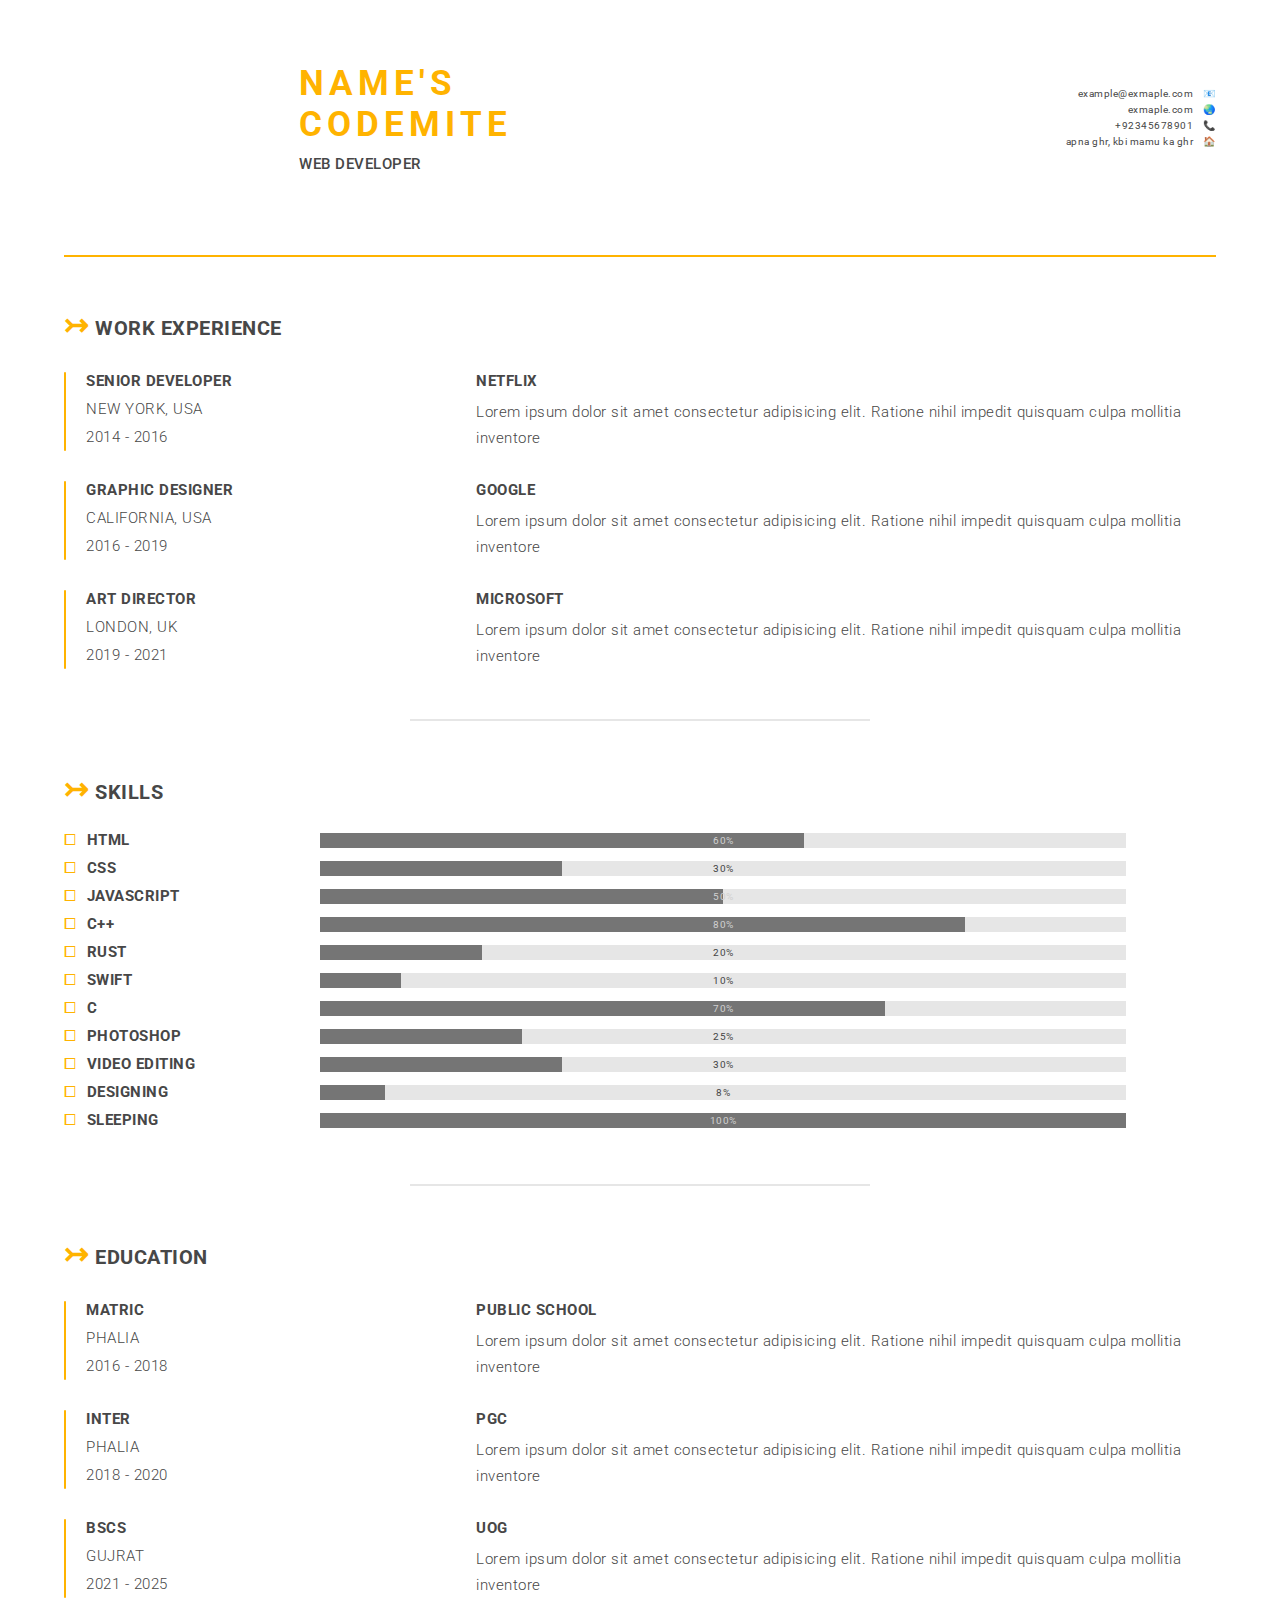
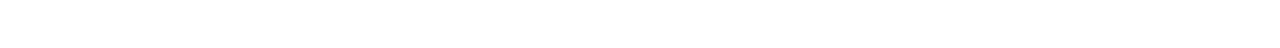
==== templates/t-0/main.html @ 1d60508f "here we go" ====
<!doctype html>
<html lang="en">
    <head>
        <meta charset="UTF-8" />
        <meta name="viewport" content="width=device-width, initial-scale=1.0" />
        <title>cwee - Resume Builder</title>
        <link rel="preconnect" href="https://fonts.googleapis.com" />
        <link rel="preconnect" href="https://fonts.gstatic.com" crossorigin />
        <link
            href="https://fonts.googleapis.com/css2?family=Roboto:ital,wght@0,100;0,300;0,400;0,500;0,700;0,900;1,100;1,300;1,400;1,500;1,700;1,900&display=swap"
            rel="stylesheet"
        />
        <link rel="stylesheet" href="style.css" />
        <link rel="stylesheet" href="../globals.css" />
    </head>
    <body>
        <main class="wrapper">
            <header>
                <img
                    src="https://i.pravatar.cc/600?img=6"
                    alt=""
                    class="avatar"
                />
                <div class="name-title">
                    <h1 class="name text-uppercase">name's codemite</h1>
                    <h3 class="title text-uppercase">Web Developer</h3>
                </div>
                <div class="other-details">
                    <div class="details-line">
                        <p class="detail">example@exmaple.com</p>
                        <p class="icon">📧</p>
                    </div>
                    <div class="details-line">
                        <p class="detail">exmaple.com</p>
                        <p class="icon">🌏</p>
                    </div>
                    <div class="details-line">
                        <p class="detail">+92345678901</p>
                        <p class="icon">📞</p>
                    </div>
                    <div class="details-line">
                        <p class="detail">apna ghr, kbi mamu ka ghr</p>
                        <p class="icon">🏠</p>
                    </div>
                </div>
            </header>

            <hr />

            <section class="work">
                <h1 class="section-title text-uppercase">
                    <span class="h-icon">↣</span> WORK EXPERIENCE
                </h1>
                <ul class="jobs">
                    <li class="grid job">
                        <div style="grid-area: line" class="line"></div>
                        <div
                            style="grid-area: job1"
                            class="job-details flex flex-column gap-1"
                        >
                            <h2 class="job-title text-uppercase">
                                Senior developer
                            </h2>
                            <p class="job-location text-uppercase font-w300">
                                New york, usa
                            </p>
                            <p class="job-period font-w300">2014 - 2016</p>
                        </div>
                        <div
                            style="grid-area: job2"
                            class="flex flex-column gap-1"
                        >
                            <h2 class="job-title text-uppercase">Netflix</h2>
                            <p class="job-description font-w300 line-h17">
                                Lorem ipsum dolor sit amet consectetur
                                adipisicing elit. Ratione nihil impedit quisquam
                                culpa mollitia inventore
                            </p>
                        </div>
                    </li>

                    <li class="grid job">
                        <div style="grid-area: line" class="line"></div>
                        <div
                            style="grid-area: job1"
                            class="job-details flex flex-column gap-1"
                        >
                            <h2 class="job-title text-uppercase">
                                Graphic designer
                            </h2>
                            <p class="job-location text-uppercase font-w300">
                                California, usa
                            </p>
                            <p class="job-period font-w300">2016 - 2019</p>
                        </div>
                        <div
                            style="grid-area: job2"
                            class="flex flex-column gap-1"
                        >
                            <h2 class="job-title text-uppercase">Google</h2>
                            <p class="job-description font-w300 line-h17">
                                Lorem ipsum dolor sit amet consectetur
                                adipisicing elit. Ratione nihil impedit quisquam
                                culpa mollitia inventore
                            </p>
                        </div>
                    </li>

                    <li class="grid job">
                        <div style="grid-area: line" class="line"></div>
                        <div
                            style="grid-area: job1"
                            class="job-details flex flex-column gap-1"
                        >
                            <h2 class="job-title text-uppercase">
                                art director
                            </h2>
                            <p class="job-location text-uppercase font-w300">
                                london, uk
                            </p>
                            <p class="job-period font-w300">2019 - 2021</p>
                        </div>
                        <div
                            style="grid-area: job2"
                            class="flex flex-column gap-1"
                        >
                            <h2 class="job-title text-uppercase">Microsoft</h2>
                            <p class="job-description font-w300 line-h17">
                                Lorem ipsum dolor sit amet consectetur
                                adipisicing elit. Ratione nihil impedit quisquam
                                culpa mollitia inventore
                            </p>
                        </div>
                    </li>
                </ul>
            </section>

            <hr class="section-dividor" />

            <section class="secrion-skills">
                <h1 class="section-title text-uppercase">
                    <span class="h-icon">↣</span> skills
                </h1>
                <ul class="flex flex-column text-uppercase">
                    <li class="grid skills-list align-center">
                        <span class="h-icon">⧠</span>
                        <h2 class="skill-name">HTML</h2>
                        <progress
                            class="progress"
                            value="60"
                            max="100"
                        ></progress>
                    </li>

                    <li class="grid skills-list align-center">
                        <span class="h-icon">⧠</span>
                        <h2 class="skill-name">css</h2>
                        <progress
                            class="progress"
                            value="30"
                            max="100"
                        ></progress>
                    </li>

                    <li class="grid skills-list align-center">
                        <span class="h-icon">⧠</span>
                        <h2 class="skill-name">javascript</h2>
                        <progress
                            class="progress"
                            value="50"
                            max="100"
                        ></progress>
                    </li>

                    <li class="grid skills-list align-center">
                        <span class="h-icon">⧠</span>
                        <h2 class="skill-name">c++</h2>
                        <progress
                            class="progress"
                            value="80"
                            max="100"
                        ></progress>
                    </li>

                    <li class="grid skills-list align-center">
                        <span class="h-icon">⧠</span>
                        <h2 class="skill-name">rust</h2>
                        <progress
                            class="progress"
                            value="20"
                            max="100"
                        ></progress>
                    </li>

                    <li class="grid skills-list align-center">
                        <span class="h-icon">⧠</span>
                        <h2 class="skill-name">swift</h2>
                        <progress
                            class="progress"
                            value="10"
                            max="100"
                        ></progress>
                    </li>

                    <li class="grid skills-list align-center">
                        <span class="h-icon">⧠</span>
                        <h2 class="skill-name">c</h2>
                        <progress
                            class="progress"
                            value="70"
                            max="100"
                        ></progress>
                    </li>

                    <li class="grid skills-list align-center">
                        <span class="h-icon">⧠</span>
                        <h2 class="skill-name">photoshop</h2>
                        <progress
                            class="progress"
                            value="25"
                            max="100"
                        ></progress>
                    </li>

                    <li class="grid skills-list align-center">
                        <span class="h-icon">⧠</span>
                        <h2 class="skill-name">video editing</h2>
                        <progress
                            class="progress"
                            value="30"
                            max="100"
                        ></progress>
                    </li>

                    <li class="grid skills-list align-center">
                        <span class="h-icon">⧠</span>
                        <h2 class="skill-name">designing</h2>
                        <progress
                            class="progress"
                            value="8"
                            max="100"
                        ></progress>
                    </li>

                    <li class="grid skills-list align-center">
                        <span class="h-icon">⧠</span>
                        <h2 class="skill-name">sleeping</h2>
                        <progress
                            class="progress"
                            value="100"
                            max="100"
                        ></progress>
                    </li>
                </ul>
            </section>

            <hr class="section-dividor" />

            <section class="education">
                <h1 class="section-title text-uppercase">
                    <span class="h-icon">↣</span> education
                </h1>
                <ul class="jobs">
                    <li class="grid job">
                        <div style="grid-area: line" class="line"></div>
                        <div
                            style="grid-area: job1"
                            class="job-details flex flex-column gap-1"
                        >
                            <h2 class="job-title text-uppercase">matric</h2>
                            <p class="job-location text-uppercase font-w300">
                                phalia
                            </p>
                            <p class="job-period font-w300">2016 - 2018</p>
                        </div>
                        <div
                            style="grid-area: job2"
                            class="flex flex-column gap-1"
                        >
                            <h2 class="job-title text-uppercase">
                                public school
                            </h2>
                            <p class="job-description font-w300 line-h17">
                                Lorem ipsum dolor sit amet consectetur
                                adipisicing elit. Ratione nihil impedit quisquam
                                culpa mollitia inventore
                            </p>
                        </div>
                    </li>

                    <li class="grid job">
                        <div style="grid-area: line" class="line"></div>
                        <div
                            style="grid-area: job1"
                            class="job-details flex flex-column gap-1"
                        >
                            <h2 class="job-title text-uppercase">inter</h2>
                            <p class="job-location text-uppercase font-w300">
                                phalia
                            </p>
                            <p class="job-period font-w300">2018 - 2020</p>
                        </div>
                        <div
                            style="grid-area: job2"
                            class="flex flex-column gap-1"
                        >
                            <h2 class="job-title text-uppercase">pgc</h2>
                            <p class="job-description font-w300 line-h17">
                                Lorem ipsum dolor sit amet consectetur
                                adipisicing elit. Ratione nihil impedit quisquam
                                culpa mollitia inventore
                            </p>
                        </div>
                    </li>

                    <li class="grid job">
                        <div style="grid-area: line" class="line"></div>
                        <div
                            style="grid-area: job1"
                            class="job-details flex flex-column gap-1"
                        >
                            <h2 class="job-title text-uppercase">bscs</h2>
                            <p class="job-location text-uppercase font-w300">
                                gujrat
                            </p>
                            <p class="job-period font-w300">2021 - 2025</p>
                        </div>
                        <div
                            style="grid-area: job2"
                            class="flex flex-column gap-1"
                        >
                            <h2 class="job-title text-uppercase">uog</h2>
                            <p class="job-description font-w300 line-h17">
                                Lorem ipsum dolor sit amet consectetur
                                adipisicing elit. Ratione nihil impedit quisquam
                                culpa mollitia inventore
                            </p>
                        </div>
                    </li>
                </ul>
            </section>
        </main>

        <script>
            const progress = document.querySelectorAll(".progress");
            progress.forEach((bar) => {
                if (bar.getAttribute("value") < 50) {
                    bar.style.setProperty("--_clr-progrees", "var(--clr-dim)");
                }
            });

            // print(document);
        </script>
    </body>
</html>
---- templates/t-0/style.css ----
:root {
    --clr-main: #ffb300;
    --clr-dim: #474747;
    --clr-dimmer: #757575;
    --clr-dim-divider: #47474723;
}

/* @media screen {
    body {
        display: none;
    }

    html::after {
        content: 'Printing your resume...';
        position: absolute;
        top: 50%;
        left: 50%;
        translate: -50% -50%;
        font-size: 2rem;
    }
} */

html {
    font-family: "Roboto", sans-serif;
    color: var(--clr-dim);
    letter-spacing: .05rem;
    font-size: 10px;
}

.wrapper {
    width: 90%;
    margin: 1rem auto;
}

header {
    display: flex;
    justify-content: space-between;
    align-items: center;
    gap: 2rem;
}

hr {
    margin-block: 3rem;
    border: .5px solid var(--clr-main);
}

li {
    list-style: none;
}

section {
    margin-block: 5rem;
}

progress {
    appearance: none;
    -webkit-appearance: none;
    -moz-appearance: none;
    width: 90%;
    height: 15px;
    position: relative;
    --_clr-progrees: rgb(208, 208, 208);
}

progress::-webkit-progress-bar {
    background-color: var(--clr-dim-divider);
}

progress::-webkit-progress-value {
    background-color: var(--clr-dimmer);
}

progress::after {
    content: attr(value)'%';
    position: absolute;
    left: 50%;
    top: 50%;
    translate: -50% -50%;
    color: var(--_clr-progrees);
}

.avatar {
    border-radius: 50%;
    object-fit: cover;
    object-position: center;
    width: 20%;
    aspect-ratio: 1;
}

.name {
    color: var(--clr-main);
    font-size: 3.5rem;
    letter-spacing: 0.5rem;
}

.title {
    font-size: 1.5rem;
    margin-block-start: 1rem;
    font-weight: 500;
}

.other-details {
    font-size: 1rem;
    width: 50%;
}

.details-line {
    display: flex;
    justify-content: flex-end;
    gap: 1rem;
    margin-block: .5rem;
}

.section-title {
    font-size: 2rem;
    margin-block: 2rem;
}

.h-icon {
    font-size: 1.5em;
    color: var(--clr-main);
}

.jobs {
    font-size: 1.5rem;
    color: var(--clr-dim);
    margin-block: 1rem;
}

.job {
    grid-template-areas: "line job1 job2";
    grid-template-columns: auto 1fr 2fr;
    gap: 2rem;

    margin-block: 3rem;
}

.line {
    width: 2px;
    border-radius: 0.5rem;
    background-color: var(--clr-main);
}

.job-title {
    font-size: 1em;
}

.job-details {
    margin-right: 3rem;
}

.section-dividor {
    width: 40%;
    border: 0.1px solid var(--clr-dim-divider);
    margin: 0 auto;
}

.skills-list {
    grid-template-columns: auto 1fr 4fr;
    gap: 1rem;
    margin-block: 0.5rem;
}
---- templates/globals.css ----
* {
    padding: 0;
    margin: 0;
    box-sizing: border-box;
}

.grid {
    display: grid;
}

.flex {
    display: flex;
}

.align-center {
    align-items: center;
}

.flex-column {
    flex-direction: column;
}

.text-uppercase {
    text-transform: uppercase;
}

.gap-1 {
    gap: 1rem;
}

.relative {
    position: relative;
}

.font-w300 {
    font-weight: 300;
}

.line-h17 {
    line-height: 1.7;
}
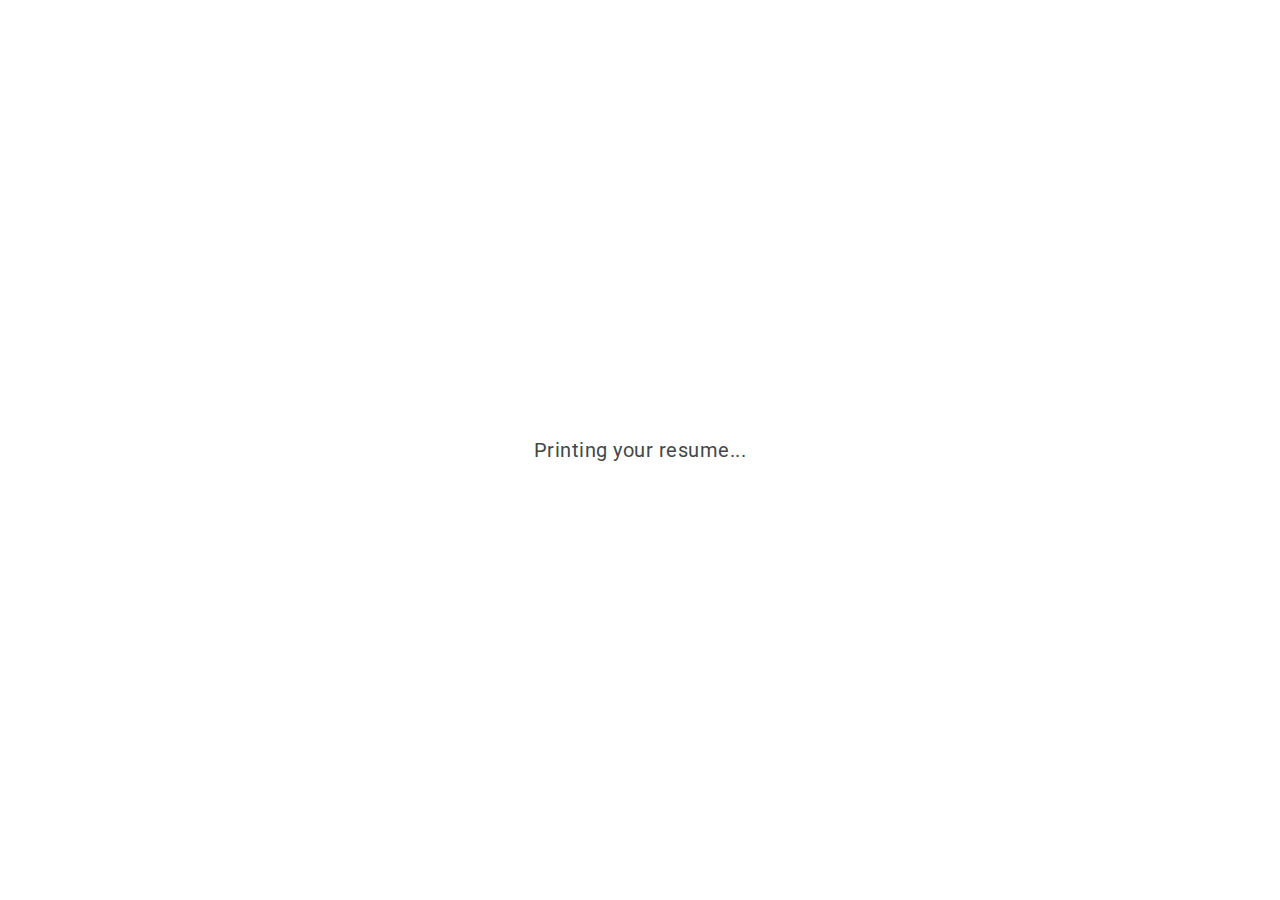
==== commit fd9d16f3: "we're working now (a little bit)" ====
--- a/templates/t-0/main.html
+++ b/templates/t-0/main.html
@@ -12,344 +12,8 @@
         />
         <link rel="stylesheet" href="style.css" />
         <link rel="stylesheet" href="../globals.css" />
+        <script src="../../scripts/factories.js" defer></script>
+        <script src="main.js" defer></script>
     </head>
-    <body>
-        <main class="wrapper">
-            <header>
-                <img
-                    src="https://i.pravatar.cc/600?img=6"
-                    alt=""
-                    class="avatar"
-                />
-                <div class="name-title">
-                    <h1 class="name text-uppercase">name's codemite</h1>
-                    <h3 class="title text-uppercase">Web Developer</h3>
-                </div>
-                <div class="other-details">
-                    <div class="details-line">
-                        <p class="detail">example@exmaple.com</p>
-                        <p class="icon">📧</p>
-                    </div>
-                    <div class="details-line">
-                        <p class="detail">exmaple.com</p>
-                        <p class="icon">🌏</p>
-                    </div>
-                    <div class="details-line">
-                        <p class="detail">+92345678901</p>
-                        <p class="icon">📞</p>
-                    </div>
-                    <div class="details-line">
-                        <p class="detail">apna ghr, kbi mamu ka ghr</p>
-                        <p class="icon">🏠</p>
-                    </div>
-                </div>
-            </header>
-
-            <hr />
-
-            <section class="work">
-                <h1 class="section-title text-uppercase">
-                    <span class="h-icon">↣</span> WORK EXPERIENCE
-                </h1>
-                <ul class="jobs">
-                    <li class="grid job">
-                        <div style="grid-area: line" class="line"></div>
-                        <div
-                            style="grid-area: job1"
-                            class="job-details flex flex-column gap-1"
-                        >
-                            <h2 class="job-title text-uppercase">
-                                Senior developer
-                            </h2>
-                            <p class="job-location text-uppercase font-w300">
-                                New york, usa
-                            </p>
-                            <p class="job-period font-w300">2014 - 2016</p>
-                        </div>
-                        <div
-                            style="grid-area: job2"
-                            class="flex flex-column gap-1"
-                        >
-                            <h2 class="job-title text-uppercase">Netflix</h2>
-                            <p class="job-description font-w300 line-h17">
-                                Lorem ipsum dolor sit amet consectetur
-                                adipisicing elit. Ratione nihil impedit quisquam
-                                culpa mollitia inventore
-                            </p>
-                        </div>
-                    </li>
-
-                    <li class="grid job">
-                        <div style="grid-area: line" class="line"></div>
-                        <div
-                            style="grid-area: job1"
-                            class="job-details flex flex-column gap-1"
-                        >
-                            <h2 class="job-title text-uppercase">
-                                Graphic designer
-                            </h2>
-                            <p class="job-location text-uppercase font-w300">
-                                California, usa
-                            </p>
-                            <p class="job-period font-w300">2016 - 2019</p>
-                        </div>
-                        <div
-                            style="grid-area: job2"
-                            class="flex flex-column gap-1"
-                        >
-                            <h2 class="job-title text-uppercase">Google</h2>
-                            <p class="job-description font-w300 line-h17">
-                                Lorem ipsum dolor sit amet consectetur
-                                adipisicing elit. Ratione nihil impedit quisquam
-                                culpa mollitia inventore
-                            </p>
-                        </div>
-                    </li>
-
-                    <li class="grid job">
-                        <div style="grid-area: line" class="line"></div>
-                        <div
-                            style="grid-area: job1"
-                            class="job-details flex flex-column gap-1"
-                        >
-                            <h2 class="job-title text-uppercase">
-                                art director
-                            </h2>
-                            <p class="job-location text-uppercase font-w300">
-                                london, uk
-                            </p>
-                            <p class="job-period font-w300">2019 - 2021</p>
-                        </div>
-                        <div
-                            style="grid-area: job2"
-                            class="flex flex-column gap-1"
-                        >
-                            <h2 class="job-title text-uppercase">Microsoft</h2>
-                            <p class="job-description font-w300 line-h17">
-                                Lorem ipsum dolor sit amet consectetur
-                                adipisicing elit. Ratione nihil impedit quisquam
-                                culpa mollitia inventore
-                            </p>
-                        </div>
-                    </li>
-                </ul>
-            </section>
-
-            <hr class="section-dividor" />
-
-            <section class="secrion-skills">
-                <h1 class="section-title text-uppercase">
-                    <span class="h-icon">↣</span> skills
-                </h1>
-                <ul class="flex flex-column text-uppercase">
-                    <li class="grid skills-list align-center">
-                        <span class="h-icon">⧠</span>
-                        <h2 class="skill-name">HTML</h2>
-                        <progress
-                            class="progress"
-                            value="60"
-                            max="100"
-                        ></progress>
-                    </li>
-
-                    <li class="grid skills-list align-center">
-                        <span class="h-icon">⧠</span>
-                        <h2 class="skill-name">css</h2>
-                        <progress
-                            class="progress"
-                            value="30"
-                            max="100"
-                        ></progress>
-                    </li>
-
-                    <li class="grid skills-list align-center">
-                        <span class="h-icon">⧠</span>
-                        <h2 class="skill-name">javascript</h2>
-                        <progress
-                            class="progress"
-                            value="50"
-                            max="100"
-                        ></progress>
-                    </li>
-
-                    <li class="grid skills-list align-center">
-                        <span class="h-icon">⧠</span>
-                        <h2 class="skill-name">c++</h2>
-                        <progress
-                            class="progress"
-                            value="80"
-                            max="100"
-                        ></progress>
-                    </li>
-
-                    <li class="grid skills-list align-center">
-                        <span class="h-icon">⧠</span>
-                        <h2 class="skill-name">rust</h2>
-                        <progress
-                            class="progress"
-                            value="20"
-                            max="100"
-                        ></progress>
-                    </li>
-
-                    <li class="grid skills-list align-center">
-                        <span class="h-icon">⧠</span>
-                        <h2 class="skill-name">swift</h2>
-                        <progress
-                            class="progress"
-                            value="10"
-                            max="100"
-                        ></progress>
-                    </li>
-
-                    <li class="grid skills-list align-center">
-                        <span class="h-icon">⧠</span>
-                        <h2 class="skill-name">c</h2>
-                        <progress
-                            class="progress"
-                            value="70"
-                            max="100"
-                        ></progress>
-                    </li>
-
-                    <li class="grid skills-list align-center">
-                        <span class="h-icon">⧠</span>
-                        <h2 class="skill-name">photoshop</h2>
-                        <progress
-                            class="progress"
-                            value="25"
-                            max="100"
-                        ></progress>
-                    </li>
-
-                    <li class="grid skills-list align-center">
-                        <span class="h-icon">⧠</span>
-                        <h2 class="skill-name">video editing</h2>
-                        <progress
-                            class="progress"
-                            value="30"
-                            max="100"
-                        ></progress>
-                    </li>
-
-                    <li class="grid skills-list align-center">
-                        <span class="h-icon">⧠</span>
-                        <h2 class="skill-name">designing</h2>
-                        <progress
-                            class="progress"
-                            value="8"
-                            max="100"
-                        ></progress>
-                    </li>
-
-                    <li class="grid skills-list align-center">
-                        <span class="h-icon">⧠</span>
-                        <h2 class="skill-name">sleeping</h2>
-                        <progress
-                            class="progress"
-                            value="100"
-                            max="100"
-                        ></progress>
-                    </li>
-                </ul>
-            </section>
-
-            <hr class="section-dividor" />
-
-            <section class="education">
-                <h1 class="section-title text-uppercase">
-                    <span class="h-icon">↣</span> education
-                </h1>
-                <ul class="jobs">
-                    <li class="grid job">
-                        <div style="grid-area: line" class="line"></div>
-                        <div
-                            style="grid-area: job1"
-                            class="job-details flex flex-column gap-1"
-                        >
-                            <h2 class="job-title text-uppercase">matric</h2>
-                            <p class="job-location text-uppercase font-w300">
-                                phalia
-                            </p>
-                            <p class="job-period font-w300">2016 - 2018</p>
-                        </div>
-                        <div
-                            style="grid-area: job2"
-                            class="flex flex-column gap-1"
-                        >
-                            <h2 class="job-title text-uppercase">
-                                public school
-                            </h2>
-                            <p class="job-description font-w300 line-h17">
-                                Lorem ipsum dolor sit amet consectetur
-                                adipisicing elit. Ratione nihil impedit quisquam
-                                culpa mollitia inventore
-                            </p>
-                        </div>
-                    </li>
-
-                    <li class="grid job">
-                        <div style="grid-area: line" class="line"></div>
-                        <div
-                            style="grid-area: job1"
-                            class="job-details flex flex-column gap-1"
-                        >
-                            <h2 class="job-title text-uppercase">inter</h2>
-                            <p class="job-location text-uppercase font-w300">
-                                phalia
-                            </p>
-                            <p class="job-period font-w300">2018 - 2020</p>
-                        </div>
-                        <div
-                            style="grid-area: job2"
-                            class="flex flex-column gap-1"
-                        >
-                            <h2 class="job-title text-uppercase">pgc</h2>
-                            <p class="job-description font-w300 line-h17">
-                                Lorem ipsum dolor sit amet consectetur
-                                adipisicing elit. Ratione nihil impedit quisquam
-                                culpa mollitia inventore
-                            </p>
-                        </div>
-                    </li>
-
-                    <li class="grid job">
-                        <div style="grid-area: line" class="line"></div>
-                        <div
-                            style="grid-area: job1"
-                            class="job-details flex flex-column gap-1"
-                        >
-                            <h2 class="job-title text-uppercase">bscs</h2>
-                            <p class="job-location text-uppercase font-w300">
-                                gujrat
-                            </p>
-                            <p class="job-period font-w300">2021 - 2025</p>
-                        </div>
-                        <div
-                            style="grid-area: job2"
-                            class="flex flex-column gap-1"
-                        >
-                            <h2 class="job-title text-uppercase">uog</h2>
-                            <p class="job-description font-w300 line-h17">
-                                Lorem ipsum dolor sit amet consectetur
-                                adipisicing elit. Ratione nihil impedit quisquam
-                                culpa mollitia inventore
-                            </p>
-                        </div>
-                    </li>
-                </ul>
-            </section>
-        </main>
-
-        <script>
-            const progress = document.querySelectorAll(".progress");
-            progress.forEach((bar) => {
-                if (bar.getAttribute("value") < 50) {
-                    bar.style.setProperty("--_clr-progrees", "var(--clr-dim)");
-                }
-            });
-
-            // print(document);
-        </script>
-    </body>
+    <body id="jism"></body>
 </html>
--- a/templates/t-0/style.css
+++ b/templates/t-0/style.css
@@ -5,7 +5,7 @@
     --clr-dim-divider: #47474723;
 }
 
-/* @media screen {
+@media screen {
     body {
         display: none;
     }
@@ -18,7 +18,14 @@
         translate: -50% -50%;
         font-size: 2rem;
     }
-} */
+}
+
+@media print {
+    @page {
+        margin-top: 30cm;
+    }
+}
+
 
 html {
     font-family: "Roboto", sans-serif;
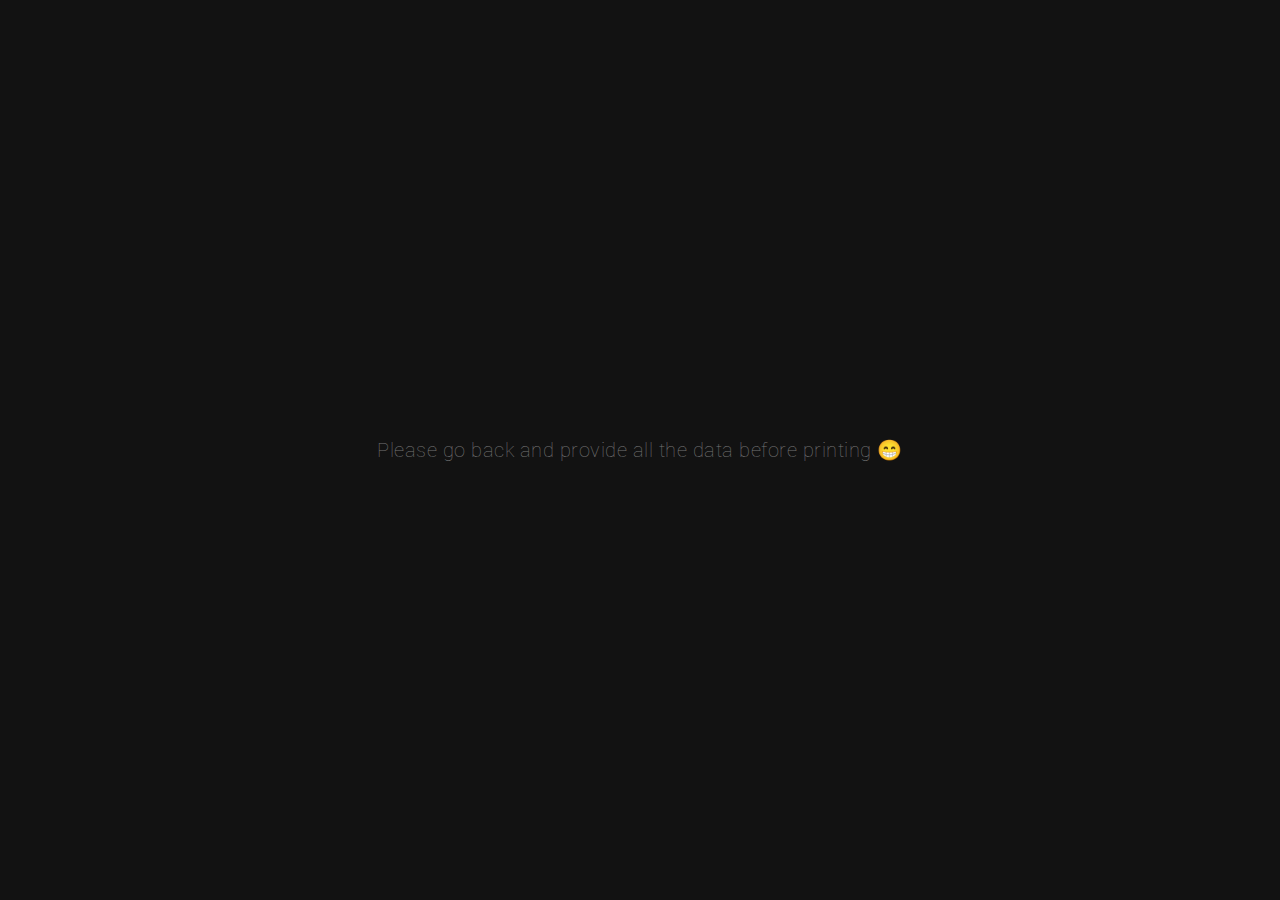
==== commit a3aee433: "make sure we get it right" ====
--- a/templates/t-0/main.html
+++ b/templates/t-0/main.html
@@ -1,5 +1,5 @@
 <!doctype html>
-<html lang="en">
+<html id="daddy" lang="en" msg="Printing your resume...">
     <head>
         <meta charset="UTF-8" />
         <meta name="viewport" content="width=device-width, initial-scale=1.0" />
--- a/templates/t-0/style.css
+++ b/templates/t-0/style.css
@@ -10,13 +10,23 @@
         display: none;
     }
 
+    html {
+        width: 100dvw;
+        height: 100dvh;
+        color-scheme: dark;
+    }
+
     html::after {
-        content: 'Printing your resume...';
+        text-align: center;
+        font-weight: lighter;
+        line-height: 1.7;
+        content: attr(msg);
         position: absolute;
         top: 50%;
         left: 50%;
         translate: -50% -50%;
         font-size: 2rem;
+        color: var(--clr-dimmer);
     }
 }
 
